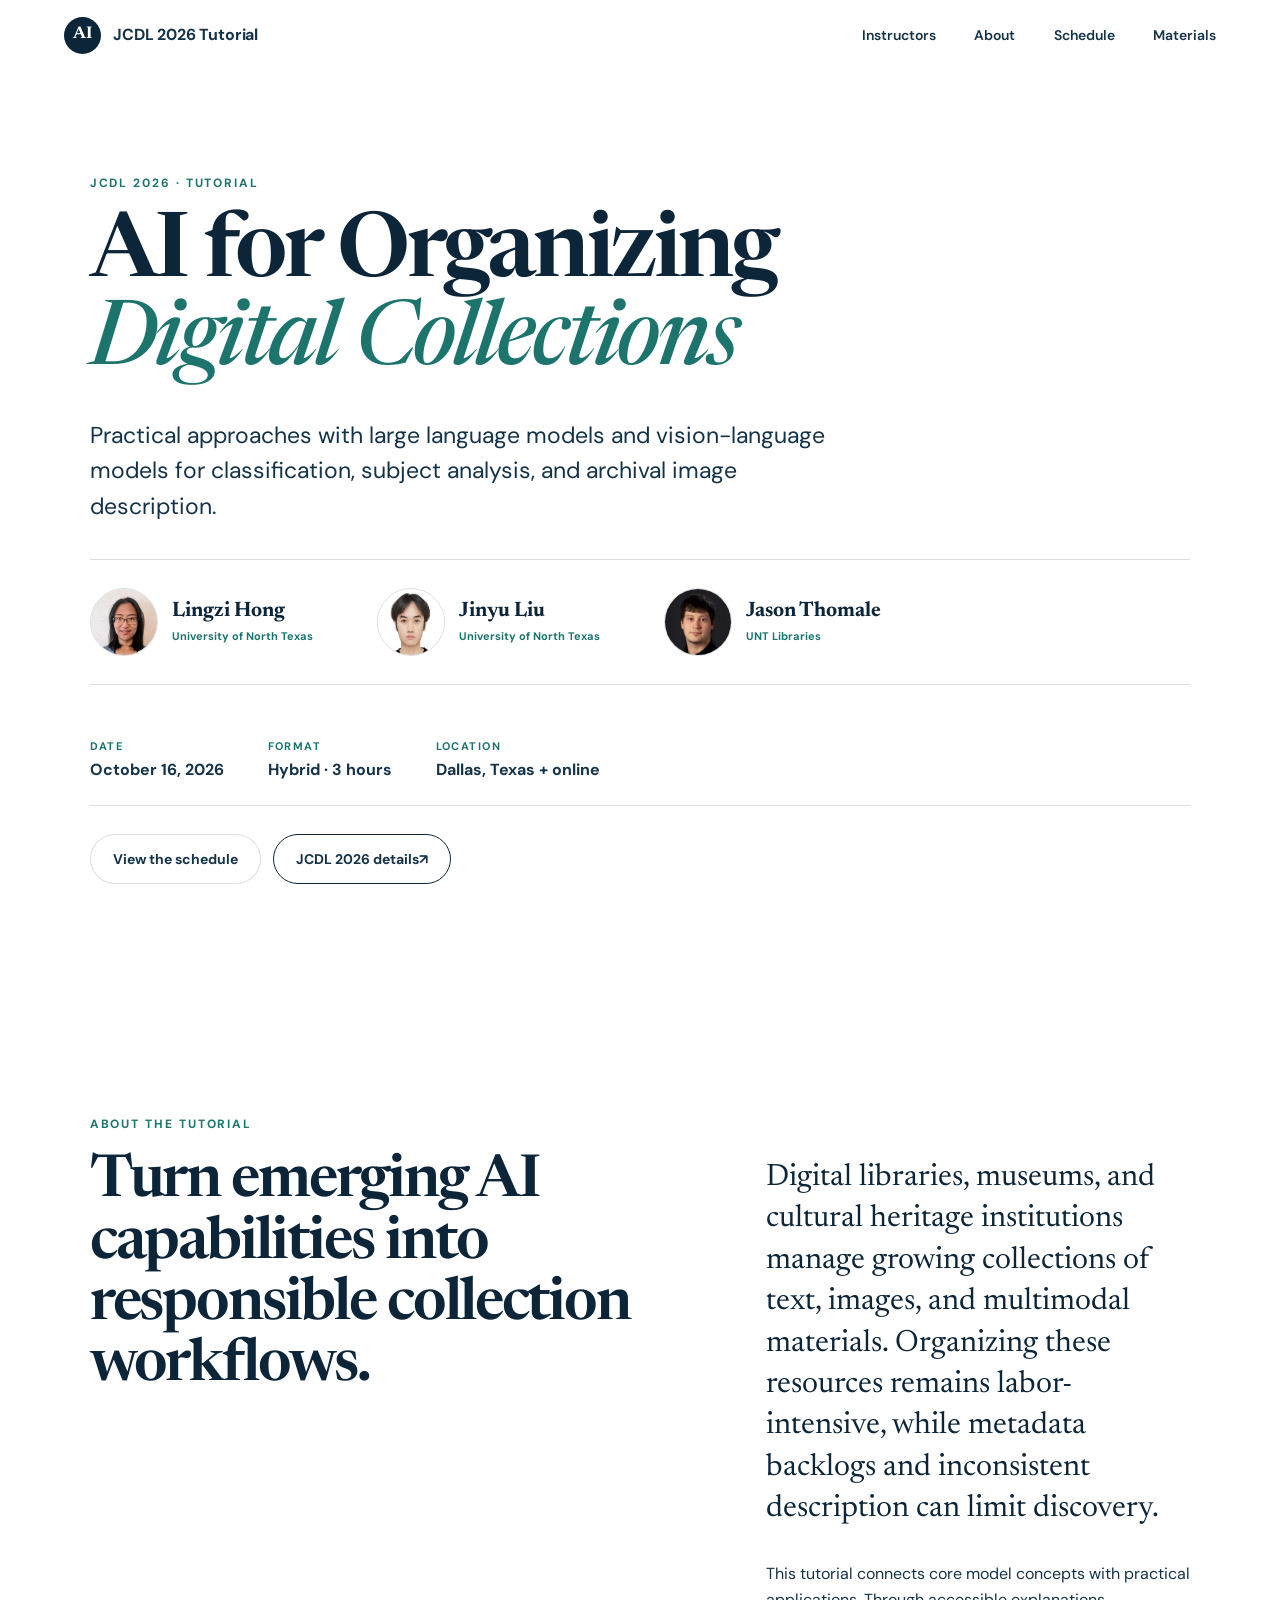
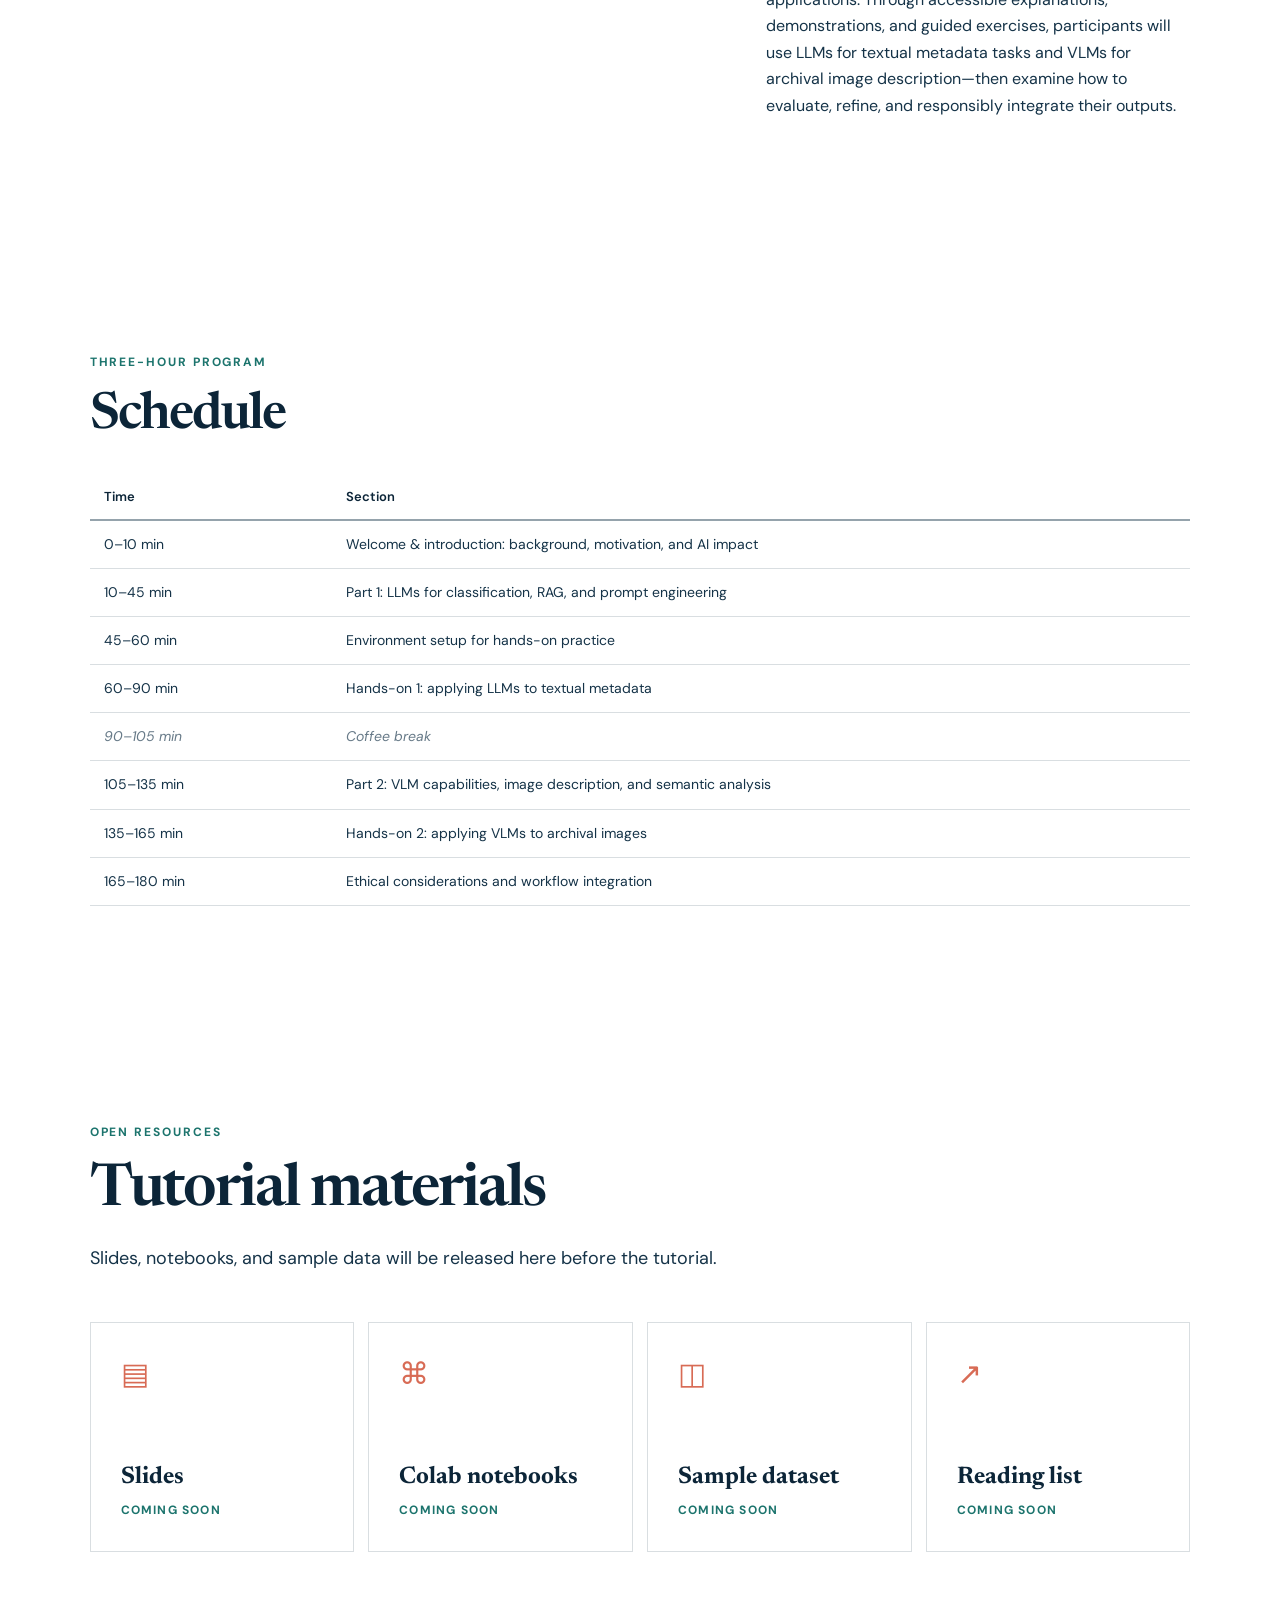
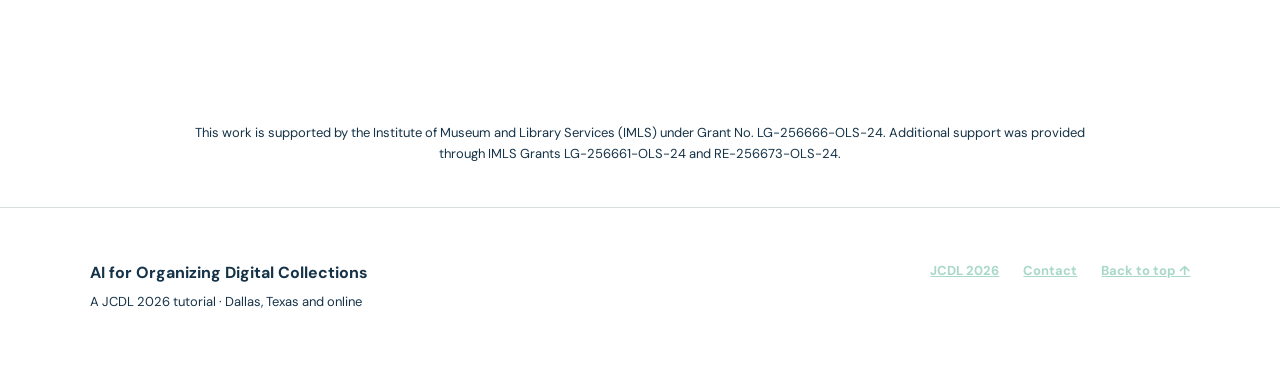
==== index.html @ 08b9d5a0 "Build JCDL 2026 tutorial website" ====
<!doctype html>
<html lang="en">
  <head>
    <meta charset="UTF-8" />
    <meta name="viewport" content="width=device-width, initial-scale=1.0" />
    <meta
      name="description"
      content="JCDL 2026 tutorial on practical approaches for organizing digital collections with large language models and vision-language models."
    />
    <meta property="og:title" content="AI for Organizing Digital Collections | JCDL 2026 Tutorial" />
    <meta
      property="og:description"
      content="A hands-on tutorial on LLMs, vision-language models, and responsible AI workflows for digital collections."
    />
    <meta property="og:type" content="website" />
    <meta name="theme-color" content="#173f5f" />
    <title>AI for Organizing Digital Collections | JCDL 2026</title>
    <link rel="preconnect" href="https://fonts.googleapis.com" />
    <link rel="preconnect" href="https://fonts.gstatic.com" crossorigin />
    <link
      href="https://fonts.googleapis.com/css2?family=DM+Sans:wght@400;500;600;700&family=Newsreader:opsz,wght@6..72,500;6..72,600&display=swap"
      rel="stylesheet"
    />
    <link rel="stylesheet" href="styles.css" />
  </head>
  <body>
    <header class="site-header">
      <a class="brand" href="#top" aria-label="Tutorial home">
        <span class="brand-mark" aria-hidden="true">AI</span>
        <span>JCDL 2026 Tutorial</span>
      </a>
      <button class="nav-toggle" type="button" aria-expanded="false" aria-controls="site-nav">
        <span class="sr-only">Open navigation</span>
        <span></span><span></span><span></span>
      </button>
      <nav id="site-nav" class="site-nav" aria-label="Main navigation">
        <a href="#instructors">Instructors</a>
        <a href="#about">About</a>
        <a href="#schedule">Schedule</a>
        <a href="#materials">Materials</a>
      </nav>
    </header>

    <main id="top">
      <section class="hero">
        <div class="hero-content">
          <p class="eyebrow">JCDL 2026 · Tutorial</p>
          <h1>AI for Organizing<br /><em>Digital Collections</em></h1>
          <p class="hero-subtitle">
            Practical approaches with large language models and vision-language models
            for classification, subject analysis, and archival image description.
          </p>
          <div id="instructors" class="hero-instructors" aria-label="Tutorial instructors">
            <a class="hero-instructor" href="mailto:lingzi.hong@unt.edu">
              <img src="assets/instructors/lingzi-hong.png" alt="Lingzi Hong" />
              <span><strong>Lingzi Hong</strong><small>University of North Texas</small></span>
            </a>
            <a class="hero-instructor" href="mailto:JinyuLiu@my.unt.edu">
              <img src="assets/instructors/jinyu-liu.png" alt="Jinyu Liu" />
              <span><strong>Jinyu Liu</strong><small>University of North Texas</small></span>
            </a>
            <a class="hero-instructor" href="mailto:Jason.Thomale@unt.edu">
              <img src="assets/instructors/jason-thomale.png" alt="Jason Thomale" />
              <span><strong>Jason Thomale</strong><small>UNT Libraries</small></span>
            </a>
          </div>
          <div class="event-details" aria-label="Event details">
            <div>
              <span class="detail-label">Date</span>
              <strong>October 16, 2026</strong>
            </div>
            <div>
              <span class="detail-label">Format</span>
              <strong>Hybrid · 3 hours</strong>
            </div>
            <div>
              <span class="detail-label">Location</span>
              <strong>Dallas, Texas + online</strong>
            </div>
          </div>
          <div class="hero-actions">
            <a class="button button-primary" href="#schedule">View the schedule</a>
            <a
              class="button button-secondary"
              href="https://2026.jcdl.org/workshops-and-tutorials/"
              target="_blank"
              rel="noreferrer"
            >JCDL 2026 details <span aria-hidden="true">↗</span></a>
          </div>
        </div>
      </section>

      <section id="about" class="section section-about">
        <div class="section-heading">
          <p class="eyebrow">About the tutorial</p>
          <h2>Turn emerging AI capabilities into responsible collection workflows.</h2>
        </div>
        <div class="about-copy">
          <p class="lead">
            Digital libraries, museums, and cultural heritage institutions manage growing
            collections of text, images, and multimodal materials. Organizing these resources
            remains labor-intensive, while metadata backlogs and inconsistent description can
            limit discovery.
          </p>
          <p>
            This tutorial connects core model concepts with practical applications. Through
            accessible explanations, demonstrations, and guided exercises, participants will
            use LLMs for textual metadata tasks and VLMs for archival image description—then
            examine how to evaluate, refine, and responsibly integrate their outputs.
          </p>
        </div>
      </section>

      <section id="schedule" class="section schedule-section">
        <div class="section-heading compact">
          <p class="eyebrow">Three-hour program</p>
          <h2>Schedule</h2>
        </div>
        <div class="schedule-table-wrap">
          <table class="schedule-table">
            <thead><tr><th>Time</th><th>Section</th></tr></thead>
            <tbody>
              <tr><td>0–10 min</td><td>Welcome &amp; introduction: background, motivation, and AI impact</td></tr>
              <tr><td>10–45 min</td><td>Part 1: LLMs for classification, RAG, and prompt engineering</td></tr>
              <tr><td>45–60 min</td><td>Environment setup for hands-on practice</td></tr>
              <tr><td>60–90 min</td><td>Hands-on 1: applying LLMs to textual metadata</td></tr>
              <tr class="break-row"><td>90–105 min</td><td>Coffee break</td></tr>
              <tr><td>105–135 min</td><td>Part 2: VLM capabilities, image description, and semantic analysis</td></tr>
              <tr><td>135–165 min</td><td>Hands-on 2: applying VLMs to archival images</td></tr>
              <tr><td>165–180 min</td><td>Ethical considerations and workflow integration</td></tr>
            </tbody>
          </table>
        </div>
      </section>

      <section id="materials" class="section materials-section">
        <div class="section-heading compact">
          <p class="eyebrow">Open resources</p>
          <h2>Tutorial materials</h2>
          <p>Slides, notebooks, and sample data will be released here before the tutorial.</p>
        </div>
        <div class="materials-grid">
          <div class="material-card"><span aria-hidden="true">▤</span><h3>Slides</h3><p>Coming soon</p></div>
          <div class="material-card"><span aria-hidden="true">⌘</span><h3>Colab notebooks</h3><p>Coming soon</p></div>
          <div class="material-card"><span aria-hidden="true">◫</span><h3>Sample dataset</h3><p>Coming soon</p></div>
          <div class="material-card"><span aria-hidden="true">↗</span><h3>Reading list</h3><p>Coming soon</p></div>
        </div>
      </section>

      <section class="section acknowledgement">
        <p>
          This work is supported by the Institute of Museum and Library Services (IMLS)
          under Grant No. LG-256666-OLS-24. Additional support was provided through IMLS
          Grants LG-256661-OLS-24 and RE-256673-OLS-24.
        </p>
      </section>
    </main>

    <footer>
      <div>
        <strong>AI for Organizing Digital Collections</strong>
        <p>A JCDL 2026 tutorial · Dallas, Texas and online</p>
      </div>
      <div class="footer-links">
        <a href="https://2026.jcdl.org/" target="_blank" rel="noreferrer">JCDL 2026</a>
        <a href="mailto:lingzi.hong@unt.edu">Contact</a>
        <a href="#top">Back to top ↑</a>
      </div>
    </footer>

    <script src="script.js"></script>
  </body>
</html>
---- styles.css ----
:root {
  --ink: #153348;
  --ink-deep: #0c2538;
  --paper: #ffffff;
  --paper-warm: #ffffff;
  --white: #ffffff;
  --teal: #1c746d;
  --mint: #a8d8c8;
  --gold: #e8b65b;
  --coral: #d86b55;
  --line: rgba(21, 51, 72, 0.16);
  --shadow: 0 24px 70px rgba(12, 37, 56, 0.12);
  --sans: "DM Sans", system-ui, sans-serif;
  --serif: "Newsreader", Georgia, serif;
}

* {
  box-sizing: border-box;
}

html {
  scroll-behavior: smooth;
}

body {
  margin: 0;
  overflow-x: hidden;
  color: var(--ink);
  background: var(--paper);
  font-family: var(--sans);
  line-height: 1.65;
}

a {
  color: inherit;
}

.sr-only {
  position: absolute;
  width: 1px;
  height: 1px;
  padding: 0;
  margin: -1px;
  overflow: hidden;
  clip: rect(0, 0, 0, 0);
  white-space: nowrap;
  border: 0;
}

.site-header {
  position: sticky;
  top: 0;
  z-index: 20;
  display: flex;
  align-items: center;
  justify-content: space-between;
  min-height: 72px;
  padding: 0 5vw;
  background: rgba(255, 255, 255, 0.94);
  border-bottom: 1px solid transparent;
  backdrop-filter: blur(16px);
  transition: border-color 180ms ease, box-shadow 180ms ease;
}

.site-header.scrolled {
  border-bottom-color: var(--line);
  box-shadow: 0 8px 30px rgba(12, 37, 56, 0.06);
}

.brand {
  display: flex;
  align-items: center;
  gap: 12px;
  font-weight: 700;
  text-decoration: none;
  letter-spacing: -0.01em;
}

.brand-mark {
  display: grid;
  place-items: center;
  width: 37px;
  height: 37px;
  color: var(--white);
  background: var(--ink-deep);
  border-radius: 50%;
  font-family: var(--serif);
  font-size: 17px;
}

.site-nav {
  display: flex;
  align-items: center;
  gap: clamp(20px, 3vw, 40px);
}

.site-nav a {
  position: relative;
  font-size: 14px;
  font-weight: 600;
  text-decoration: none;
}

.site-nav a::after {
  position: absolute;
  right: 0;
  bottom: -5px;
  left: 0;
  height: 2px;
  content: "";
  background: var(--coral);
  transform: scaleX(0);
  transform-origin: left;
  transition: transform 180ms ease;
}

.site-nav a:hover::after,
.site-nav a:focus-visible::after {
  transform: scaleX(1);
}

.nav-toggle {
  display: none;
  padding: 8px;
  background: none;
  border: 0;
}

.nav-toggle span:not(.sr-only) {
  display: block;
  width: 24px;
  height: 2px;
  margin: 5px;
  background: var(--ink);
}

.hero {
  position: relative;
  min-height: auto;
  padding: clamp(64px, 8vw, 105px) 7vw clamp(70px, 8vw, 110px);
  overflow: hidden;
  background: #ffffff;
}

.hero-content {
  position: relative;
  z-index: 2;
  width: min(100%, 1160px);
  margin: 0 auto;
  min-width: 0;
}

.eyebrow {
  margin: 0 0 18px;
  color: var(--teal);
  font-size: 12px;
  font-weight: 700;
  letter-spacing: 0.16em;
  text-transform: uppercase;
}

h1,
h2 {
  margin: 0;
  color: var(--ink-deep);
  font-family: var(--serif);
  font-weight: 600;
  line-height: 0.98;
  letter-spacing: -0.035em;
}

h1 {
  max-width: 820px;
  font-size: clamp(56px, 7vw, 108px);
}

h1 em {
  color: var(--teal);
  font-weight: 500;
}

h2 {
  font-size: clamp(39px, 4.6vw, 68px);
  line-height: 1.04;
}

h3 {
  color: var(--ink-deep);
}

.hero-subtitle {
  max-width: 760px;
  margin: 30px 0;
  font-size: clamp(18px, 2vw, 23px);
  line-height: 1.55;
}

.hero-instructors {
  display: flex;
  flex-wrap: wrap;
  gap: 22px 42px;
  margin: 34px 0 30px;
  padding: 28px 0;
  border-top: 1px solid var(--line);
  border-bottom: 1px solid var(--line);
}

.hero-instructor {
  display: grid;
  grid-template-columns: 68px auto;
  gap: 14px;
  align-items: center;
  min-width: 245px;
  text-decoration: none;
}

.hero-instructor img {
  width: 68px;
  height: 68px;
  border: 1px solid var(--line);
  border-radius: 50%;
  object-fit: cover;
  object-position: center top;
  transition: transform 180ms ease;
}

.hero-instructor:hover img {
  transform: scale(1.04);
}

.hero-instructor span {
  display: flex;
  flex-direction: column;
}

.hero-instructor strong {
  color: var(--ink-deep);
  font-family: var(--serif);
  font-size: 21px;
  line-height: 1.2;
}

.hero-instructor small {
  margin-top: 3px;
  color: var(--teal);
  font-size: 11px;
  font-weight: 700;
}

.event-details {
  display: flex;
  flex-wrap: wrap;
  gap: 20px 44px;
  padding: 22px 0;
  border-bottom: 1px solid var(--line);
}

.event-details div {
  display: flex;
  flex-direction: column;
  gap: 2px;
}

.detail-label {
  color: var(--teal);
  font-size: 11px;
  font-weight: 700;
  letter-spacing: 0.13em;
  text-transform: uppercase;
}

.hero-actions {
  display: flex;
  flex-wrap: wrap;
  gap: 12px;
  margin-top: 28px;
}

.button {
  display: inline-flex;
  align-items: center;
  justify-content: center;
  min-height: 50px;
  padding: 0 22px;
  border: 1px solid var(--ink-deep);
  border-radius: 999px;
  font-size: 14px;
  font-weight: 700;
  text-decoration: none;
  transition: transform 180ms ease, box-shadow 180ms ease, background 180ms ease;
}

.button:hover {
  transform: translateY(-2px);
  box-shadow: 0 10px 25px rgba(12, 37, 56, 0.12);
}

.button-primary {
  color: var(--ink);
  background: var(--white);
  border: 1px solid var(--line);
}

.button-secondary:hover {
  background: var(--white);
}

.hero-card {
  min-height: 440px;
  padding: 45px 34px;
  overflow: hidden;
  color: var(--white);
  background: var(--ink-deep);
  border-radius: 3px 56px 3px 3px;
  box-shadow: var(--shadow);
  text-align: center;
}

.card-grid {
  position: absolute;
  inset: 0;
  opacity: 0.08;
  background-image:
    linear-gradient(rgba(21, 51, 72, .5) 1px, transparent 1px),
    linear-gradient(90deg, rgba(21, 51, 72, .5) 1px, transparent 1px);
  background-size: 36px 36px;
}

.hero-card > *:not(.card-grid) {
  position: relative;
}

.hero-card p {
  margin: 0 0 28px;
  color: var(--mint);
  font-size: 12px;
  font-weight: 700;
  letter-spacing: 0.14em;
  text-transform: uppercase;
}

.pipeline,
.outcomes {
  display: flex;
  flex-wrap: wrap;
  justify-content: center;
  gap: 8px;
}

.pipeline span,
.outcomes span {
  padding: 8px 12px;
  border: 1px solid var(--line);
  border-radius: 999px;
  font-size: 13px;
}

.pipeline-arrow {
  margin: 22px 0;
  color: var(--gold);
  font-size: 24px;
}

.model-chip {
  display: inline-grid;
  place-items: center;
  width: 155px;
  height: 155px;
  color: var(--ink-deep);
  background: var(--mint);
  border: 12px solid rgba(168, 216, 200, 0.22);
  border-radius: 50%;
  background-clip: padding-box;
  font-family: var(--serif);
  font-size: 25px;
  font-weight: 600;
}

.outcomes span {
  color: var(--ink-deep);
  background: var(--gold);
  border: 0;
  font-weight: 700;
}

.section {
  padding: clamp(80px, 10vw, 140px) 7vw;
}

.section-heading {
  display: grid;
  grid-template-columns: minmax(180px, 0.45fr) minmax(0, 1.55fr);
  gap: 30px;
  align-items: start;
}

.section-heading.compact {
  display: block;
  max-width: 820px;
  margin-bottom: 48px;
}

.section-heading.compact > p:last-child {
  max-width: 640px;
  margin-top: 22px;
  font-size: 18px;
}

.section-about {
  display: grid;
  grid-template-columns: minmax(0, 1.15fr) minmax(300px, 0.85fr);
  gap: clamp(50px, 8vw, 120px);
  background: var(--white);
}

.section-about .section-heading {
  display: block;
}

.about-copy {
  padding-top: 42px;
}

.about-copy p {
  margin-top: 0;
}

.about-copy .lead {
  color: var(--ink-deep);
  font-family: var(--serif);
  font-size: clamp(23px, 2.4vw, 32px);
  line-height: 1.35;
}

.learning-section {
  background: var(--paper-warm);
}

.learning-grid {
  display: grid;
  grid-template-columns: repeat(4, 1fr);
  gap: 1px;
  background: var(--line);
  border: 1px solid var(--line);
}

.learning-card {
  min-height: 300px;
  padding: 30px;
  background: var(--paper);
}

.card-number {
  color: var(--coral);
  font-family: var(--serif);
  font-size: 17px;
}

.learning-card h3 {
  margin: 74px 0 12px;
  font-family: var(--serif);
  font-size: 32px;
}

.learning-card p {
  margin: 0;
}

.schedule-section {
  background: var(--white);
  padding-top: clamp(64px, 7vw, 92px);
  padding-bottom: clamp(64px, 7vw, 92px);
}

.schedule-section .section-heading.compact {
  margin-bottom: 30px;
}

.schedule-section h2 {
  font-size: clamp(36px, 4vw, 54px);
}

.schedule-table-wrap {
  overflow-x: auto;
}

.schedule-table {
  width: 100%;
  min-width: 720px;
  border-collapse: collapse;
  font-size: 14px;
}

.schedule-table th,
.schedule-table td {
  padding: 12px 14px;
  border-bottom: 1px solid var(--line);
  text-align: left;
  vertical-align: top;
}

.schedule-table th {
  color: var(--ink-deep);
  border-bottom: 2px solid rgba(21, 51, 72, 0.45);
  font-size: 13px;
  font-weight: 600;
}

.schedule-table th:first-child,
.schedule-table td:first-child {
  width: 22%;
  white-space: nowrap;
}

.schedule-table .break-row {
  color: rgba(21, 51, 72, 0.65);
  font-style: italic;
}

.prepare-section {
  color: var(--ink);
  background: var(--white);
  border-top: 1px solid var(--line);
  border-bottom: 1px solid var(--line);
}

.prepare-section h2 {
  color: var(--ink-deep);
}

.prepare-panel {
  display: grid;
  grid-template-columns: 1fr 1fr;
  gap: clamp(50px, 8vw, 120px);
}

.prepare-panel > div > p:last-child {
  max-width: 560px;
  margin-top: 28px;
  color: var(--ink);
  font-size: 18px;
}

.checklist {
  align-self: center;
  margin: 0;
  padding: 0;
  list-style: none;
}

.checklist li {
  display: flex;
  gap: 16px;
  align-items: center;
  padding: 18px 0;
  border-bottom: 1px solid var(--line);
  font-size: 17px;
}

.checklist span {
  display: grid;
  place-items: center;
  flex: 0 0 28px;
  height: 28px;
  color: var(--ink-deep);
  background: var(--mint);
  border-radius: 50%;
  font-weight: 700;
}

.audience-strip {
  display: flex;
  flex-wrap: wrap;
  gap: 10px;
  align-items: center;
  margin-top: 70px;
  padding-top: 30px;
  border-top: 1px solid var(--line);
}

.audience-strip strong {
  margin-right: 15px;
  color: var(--gold);
}

.audience-strip span {
  padding: 8px 14px;
  border: 1px solid var(--line);
  border-radius: 999px;
  font-size: 13px;
}

.instructors-section {
  background: var(--paper);
}

.instructor-grid {
  display: grid;
  grid-template-columns: repeat(3, 1fr);
  gap: 22px;
}

.instructor-card {
  padding: 32px;
  background: var(--white);
  border: 1px solid var(--line);
  border-radius: 3px 28px 3px 3px;
}

.avatar {
  display: block;
  width: 86px;
  height: 86px;
  margin-bottom: 30px;
  border-radius: 50%;
  border: 1px solid var(--line);
  object-fit: cover;
  object-position: center top;
}

.instructor-card h3 {
  margin: 0;
  font-family: var(--serif);
  font-size: 30px;
}

.instructor-card .role {
  min-height: 48px;
  margin: 5px 0 18px;
  color: var(--teal);
  font-size: 13px;
  font-weight: 700;
}

.instructor-card a {
  color: var(--coral);
  font-size: 13px;
  font-weight: 700;
  overflow-wrap: anywhere;
}

.materials-section {
  background: var(--white);
}

.materials-grid {
  display: grid;
  grid-template-columns: repeat(4, 1fr);
  gap: 14px;
}

.material-card {
  padding: 30px;
  border: 1px solid var(--line);
}

.material-card > span {
  color: var(--coral);
  font-family: var(--serif);
  font-size: 30px;
}

.material-card h3 {
  margin: 55px 0 4px;
  font-family: var(--serif);
  font-size: 24px;
}

.material-card p {
  margin: 0;
  color: var(--teal);
  font-size: 12px;
  font-weight: 700;
  letter-spacing: 0.1em;
  text-transform: uppercase;
}

.acknowledgement {
  padding-top: 42px;
  padding-bottom: 42px;
  background: var(--paper-warm);
}

.acknowledgement p {
  max-width: 900px;
  margin: 0 auto;
  font-size: 13px;
  text-align: center;
}

footer {
  display: flex;
  justify-content: space-between;
  gap: 30px;
  padding: 52px 7vw;
  color: var(--ink);
  background: var(--white);
  border-top: 1px solid var(--line);
}

footer p {
  margin: 5px 0 0;
  color: var(--ink);
  font-size: 13px;
}

.footer-links {
  display: flex;
  flex-wrap: wrap;
  gap: 24px;
}

.footer-links a {
  color: var(--mint);
  font-size: 13px;
  font-weight: 700;
}

@media (max-width: 1000px) {
  .hero {
    grid-template-columns: 1fr;
  }

  .hero-card {
    width: min(100%, 520px);
    min-height: auto;
  }

  .section-about {
    grid-template-columns: 1fr;
  }

  .about-copy {
    max-width: 760px;
    padding-top: 0;
  }

  .learning-grid,
  .materials-grid {
    grid-template-columns: repeat(2, 1fr);
  }

  .instructor-grid {
    grid-template-columns: 1fr;
  }

  .instructor-card {
    display: grid;
    grid-template-columns: 86px 1fr;
    gap: 28px;
  }

  .instructor-card .avatar {
    margin: 0;
  }

  .instructor-card .role {
    min-height: 0;
  }
}

@media (max-width: 760px) {
  .site-header {
    min-height: 64px;
  }

  .nav-toggle {
    display: block;
  }

  .site-nav {
    position: absolute;
    top: 64px;
    right: 0;
    left: 0;
    display: none;
    flex-direction: column;
    align-items: flex-start;
    gap: 0;
    padding: 14px 5vw 22px;
    background: var(--paper);
    border-bottom: 1px solid var(--line);
  }

  .site-nav.open {
    display: flex;
  }

  .site-nav a {
    width: 100%;
    padding: 10px 0;
  }

  .hero {
    min-height: auto;
    padding-top: 75px;
  }

  h1 {
    font-size: clamp(49px, 14vw, 74px);
  }

  .section-heading {
    grid-template-columns: 1fr;
  }

  .prepare-panel {
    grid-template-columns: 1fr;
  }

  .timeline li {
    grid-template-columns: 1fr;
    gap: 2px;
  }

  .timeline time {
    padding-top: 0;
  }

  .instructor-card {
    display: block;
  }

  .instructor-card .avatar {
    margin-bottom: 24px;
  }

  footer {
    flex-direction: column;
  }
}

@media (max-width: 520px) {
  .brand span:last-child {
    font-size: 13px;
  }

  .event-details {
    display: grid;
    grid-template-columns: 1fr 1fr;
  }

  h1 {
    font-size: clamp(43px, 12vw, 58px);
  }

  .hero-card {
    padding: 36px 20px;
  }

  .learning-grid,
  .materials-grid {
    grid-template-columns: 1fr;
  }

  .learning-card {
    min-height: 230px;
  }

  .learning-card h3 {
    margin-top: 40px;
  }
}

@media (prefers-reduced-motion: reduce) {
  html {
    scroll-behavior: auto;
  }

  *,
  *::before,
  *::after {
    transition-duration: 0.01ms !important;
  }
}
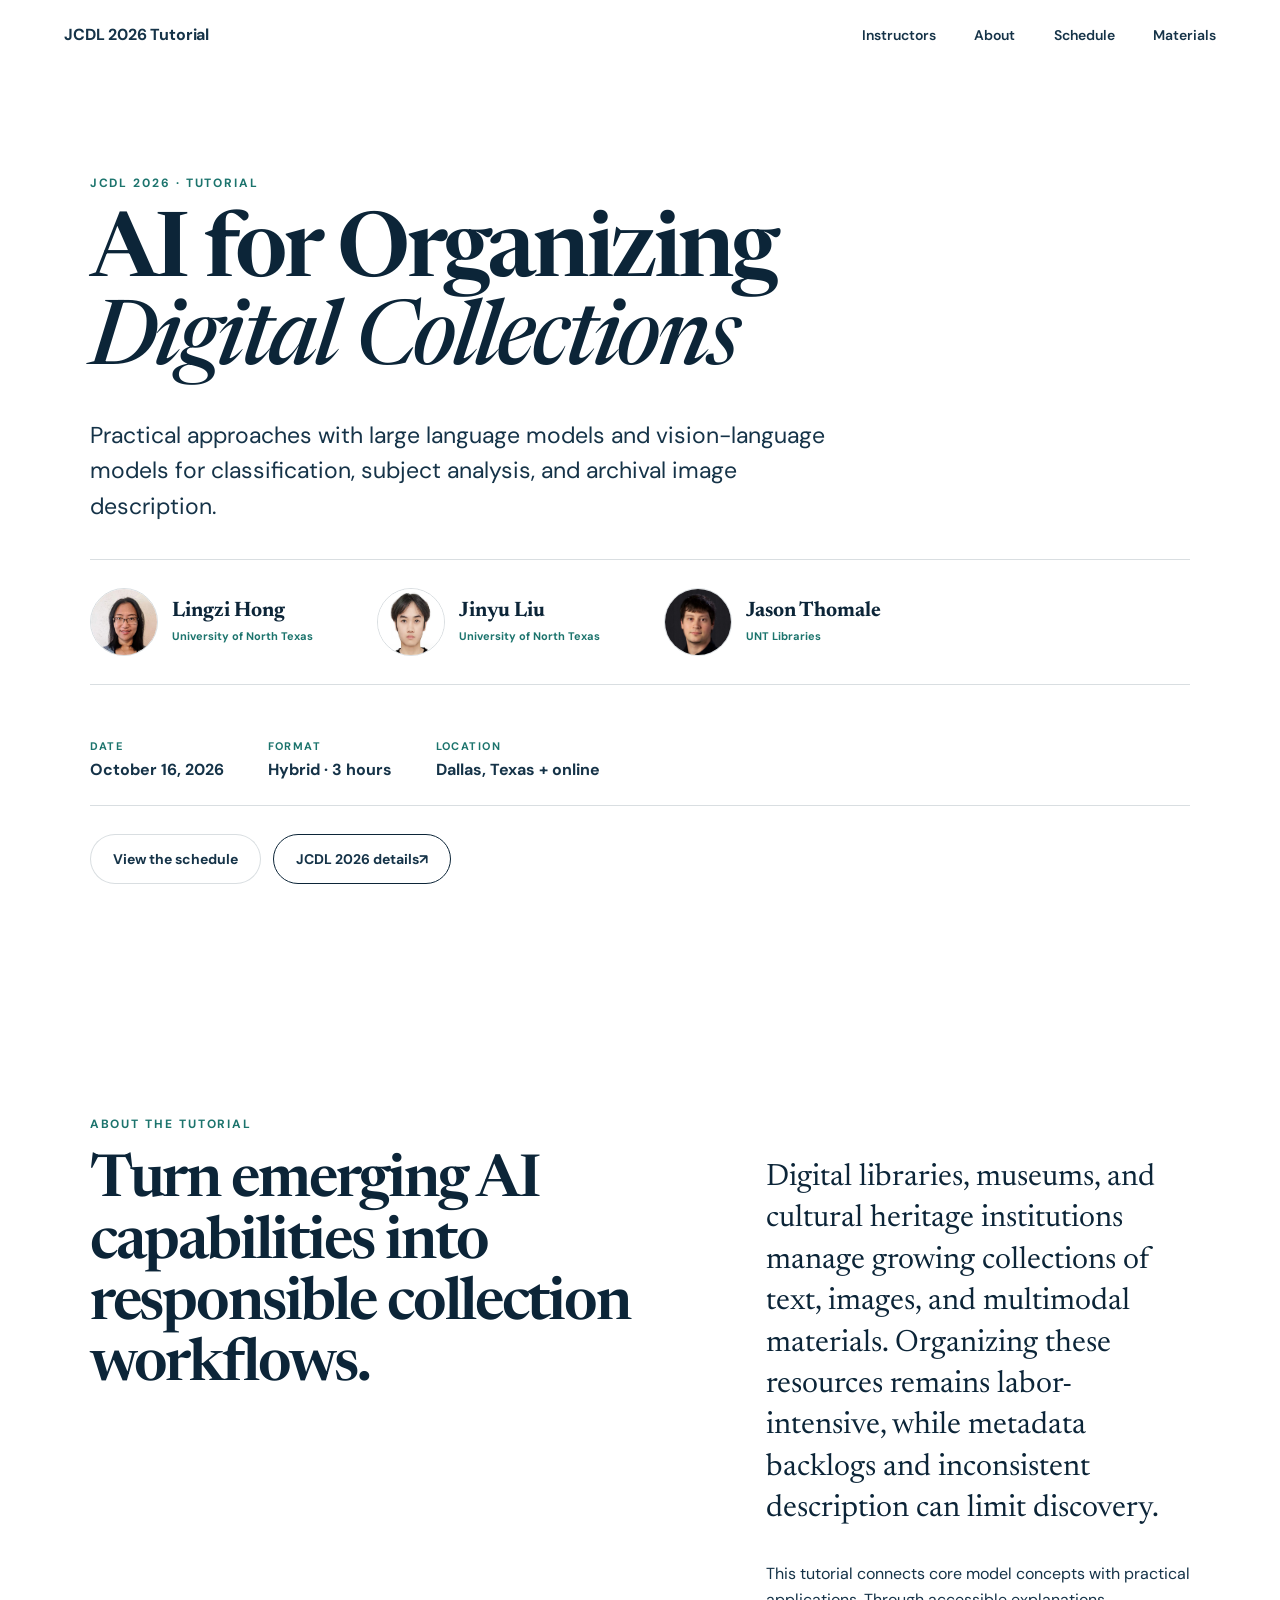
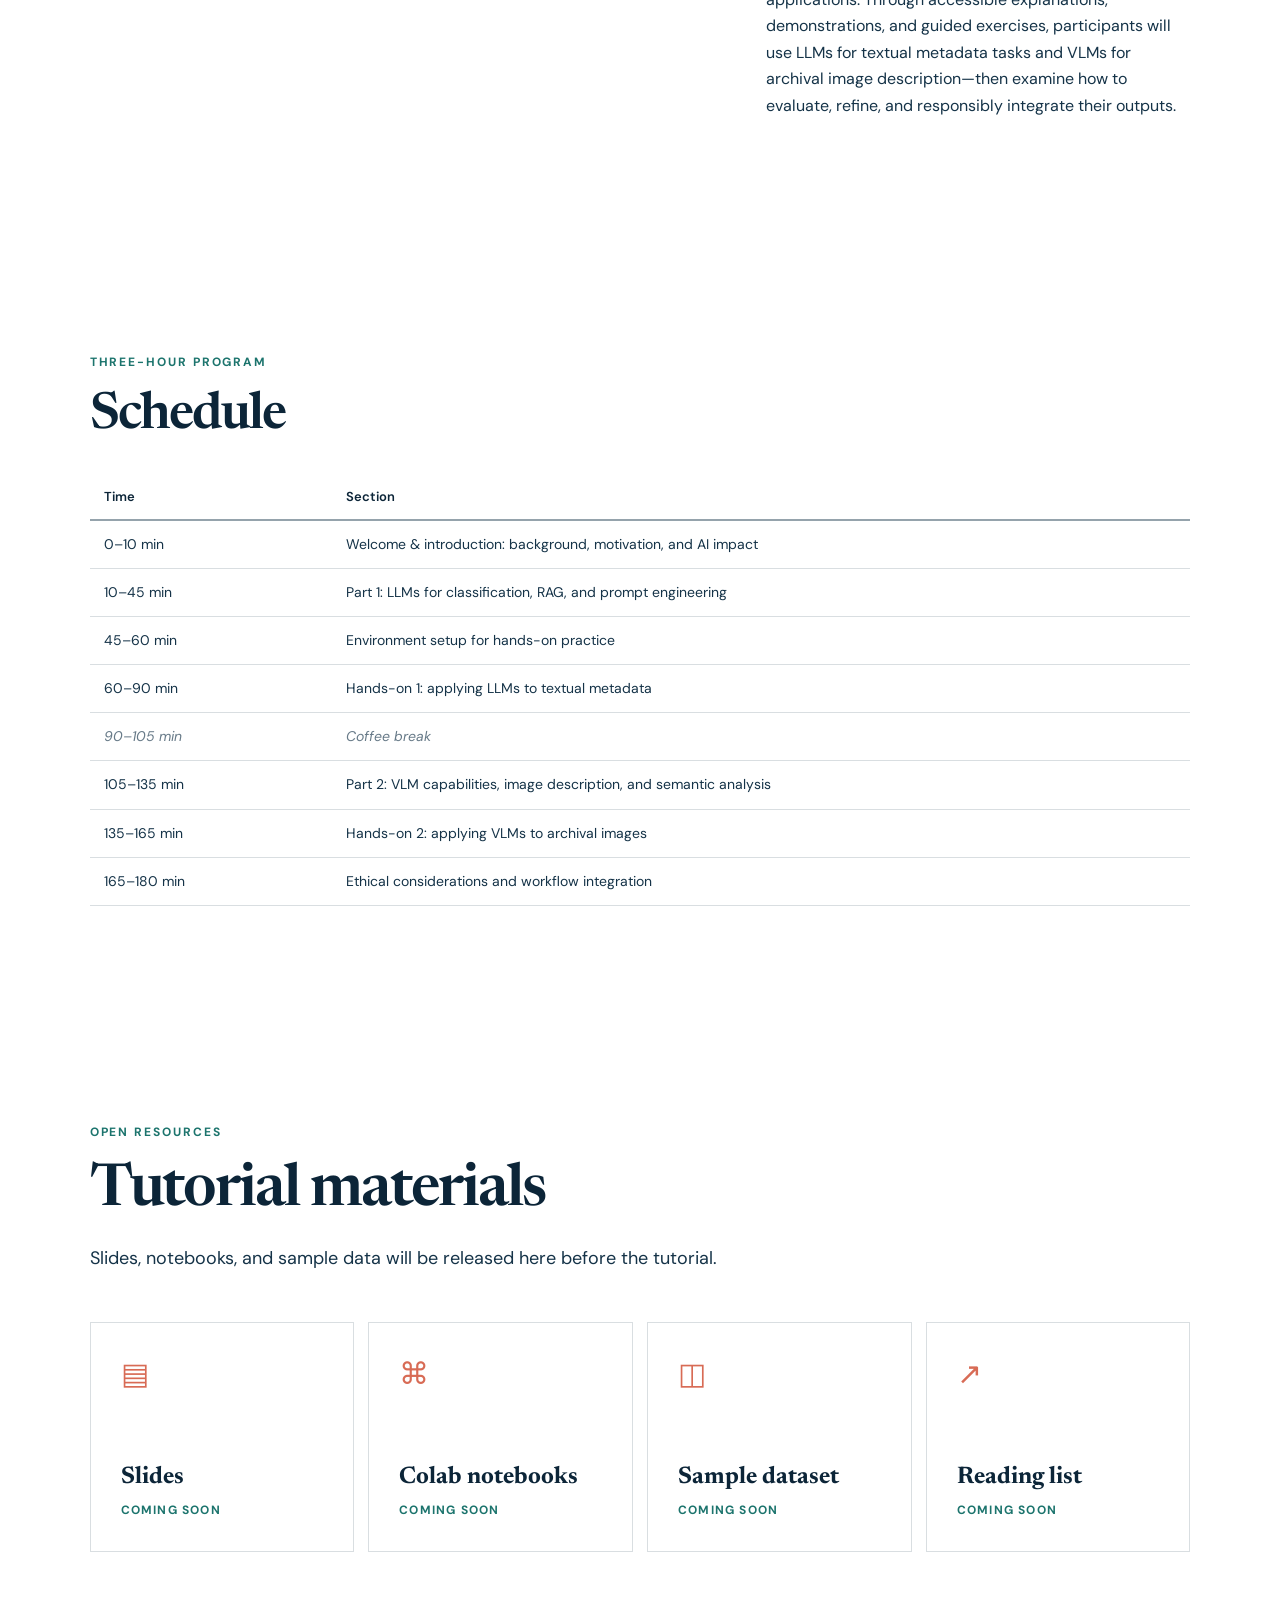
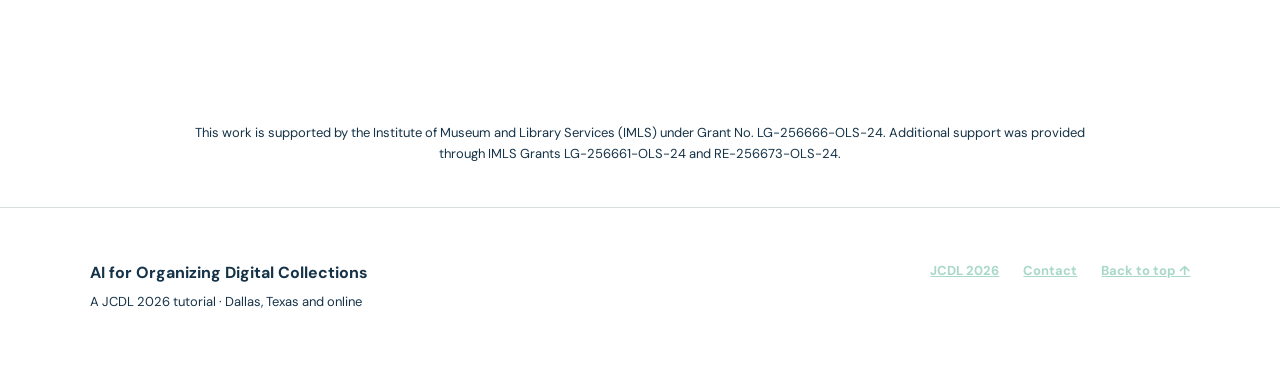
==== commit 7e1bb915: "Simplify header and unify title color" ====
--- a/index.html
+++ b/index.html
@@ -26,7 +26,6 @@
   <body>
     <header class="site-header">
       <a class="brand" href="#top" aria-label="Tutorial home">
-        <span class="brand-mark" aria-hidden="true">AI</span>
         <span>JCDL 2026 Tutorial</span>
       </a>
       <button class="nav-toggle" type="button" aria-expanded="false" aria-controls="site-nav">
--- a/styles.css
+++ b/styles.css
@@ -175,7 +175,7 @@
 }
 
 h1 em {
-  color: var(--teal);
+  color: var(--ink-deep);
   font-weight: 500;
 }
 
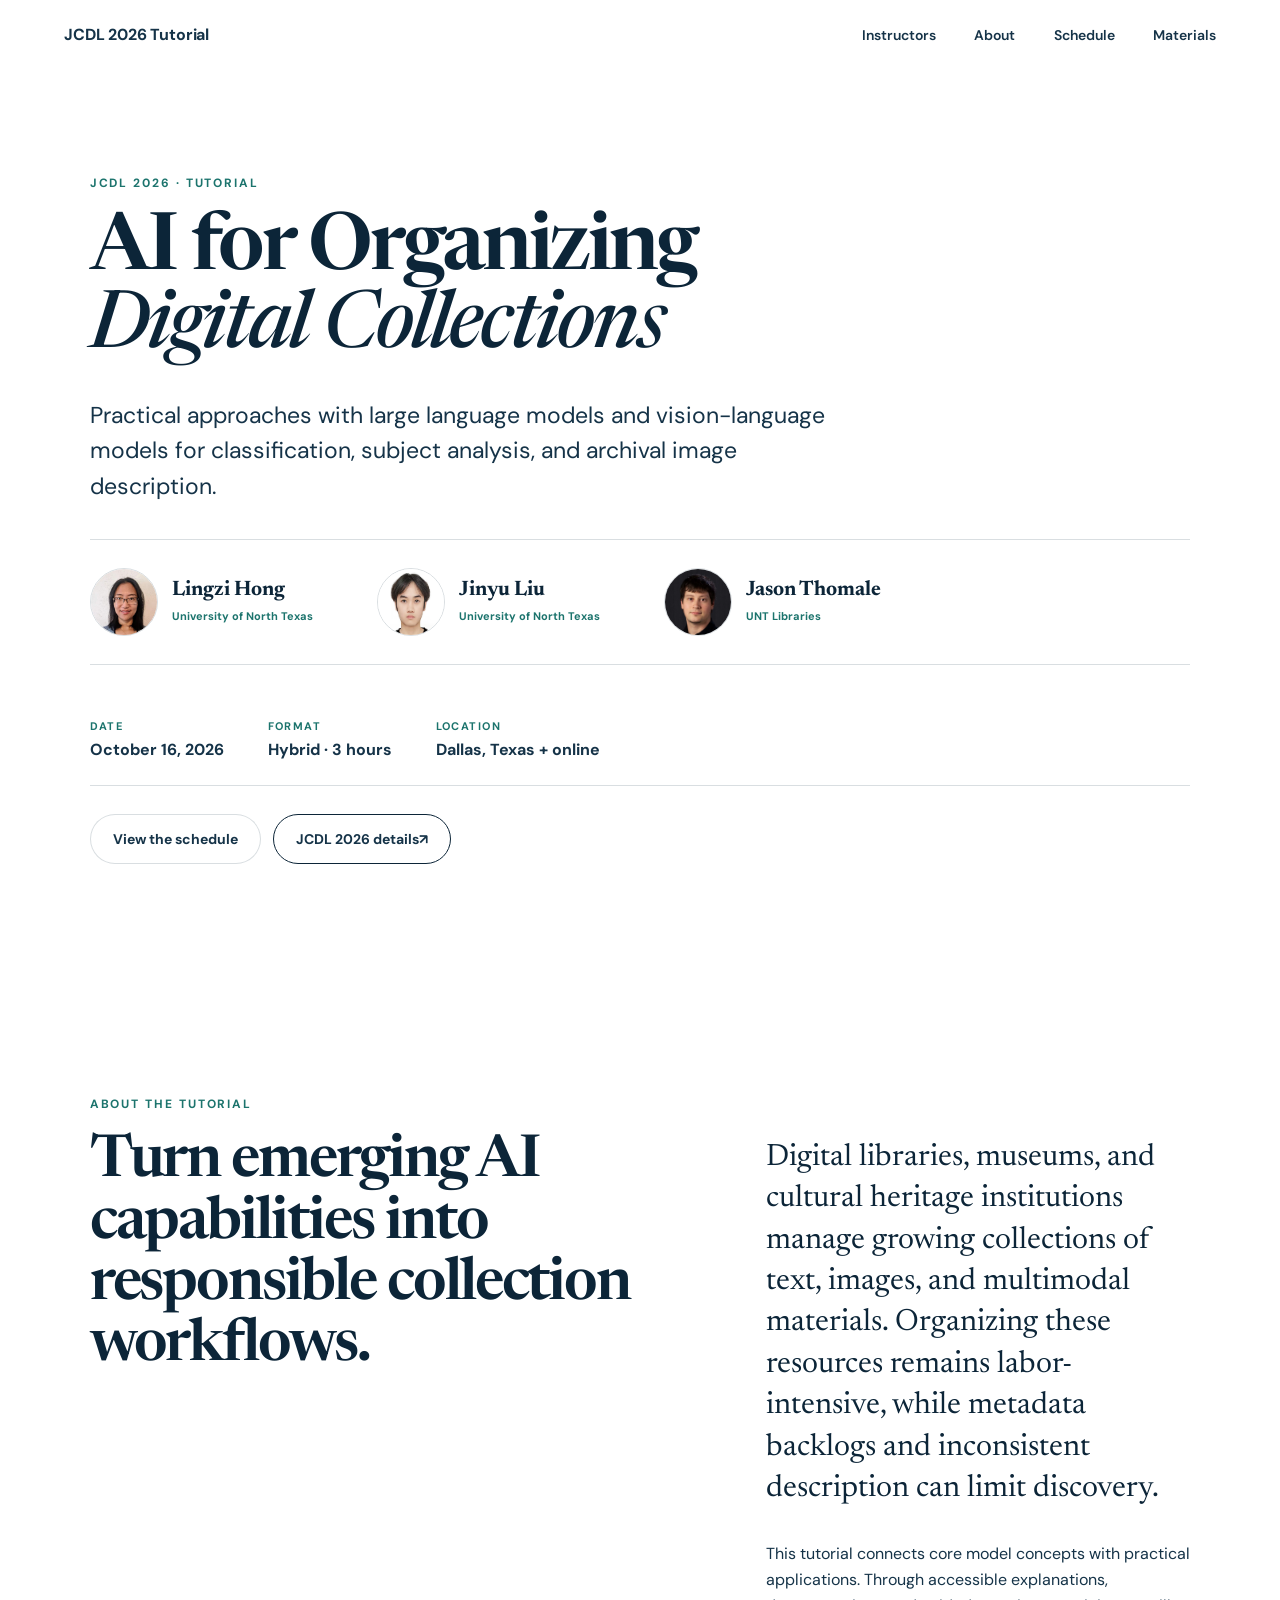
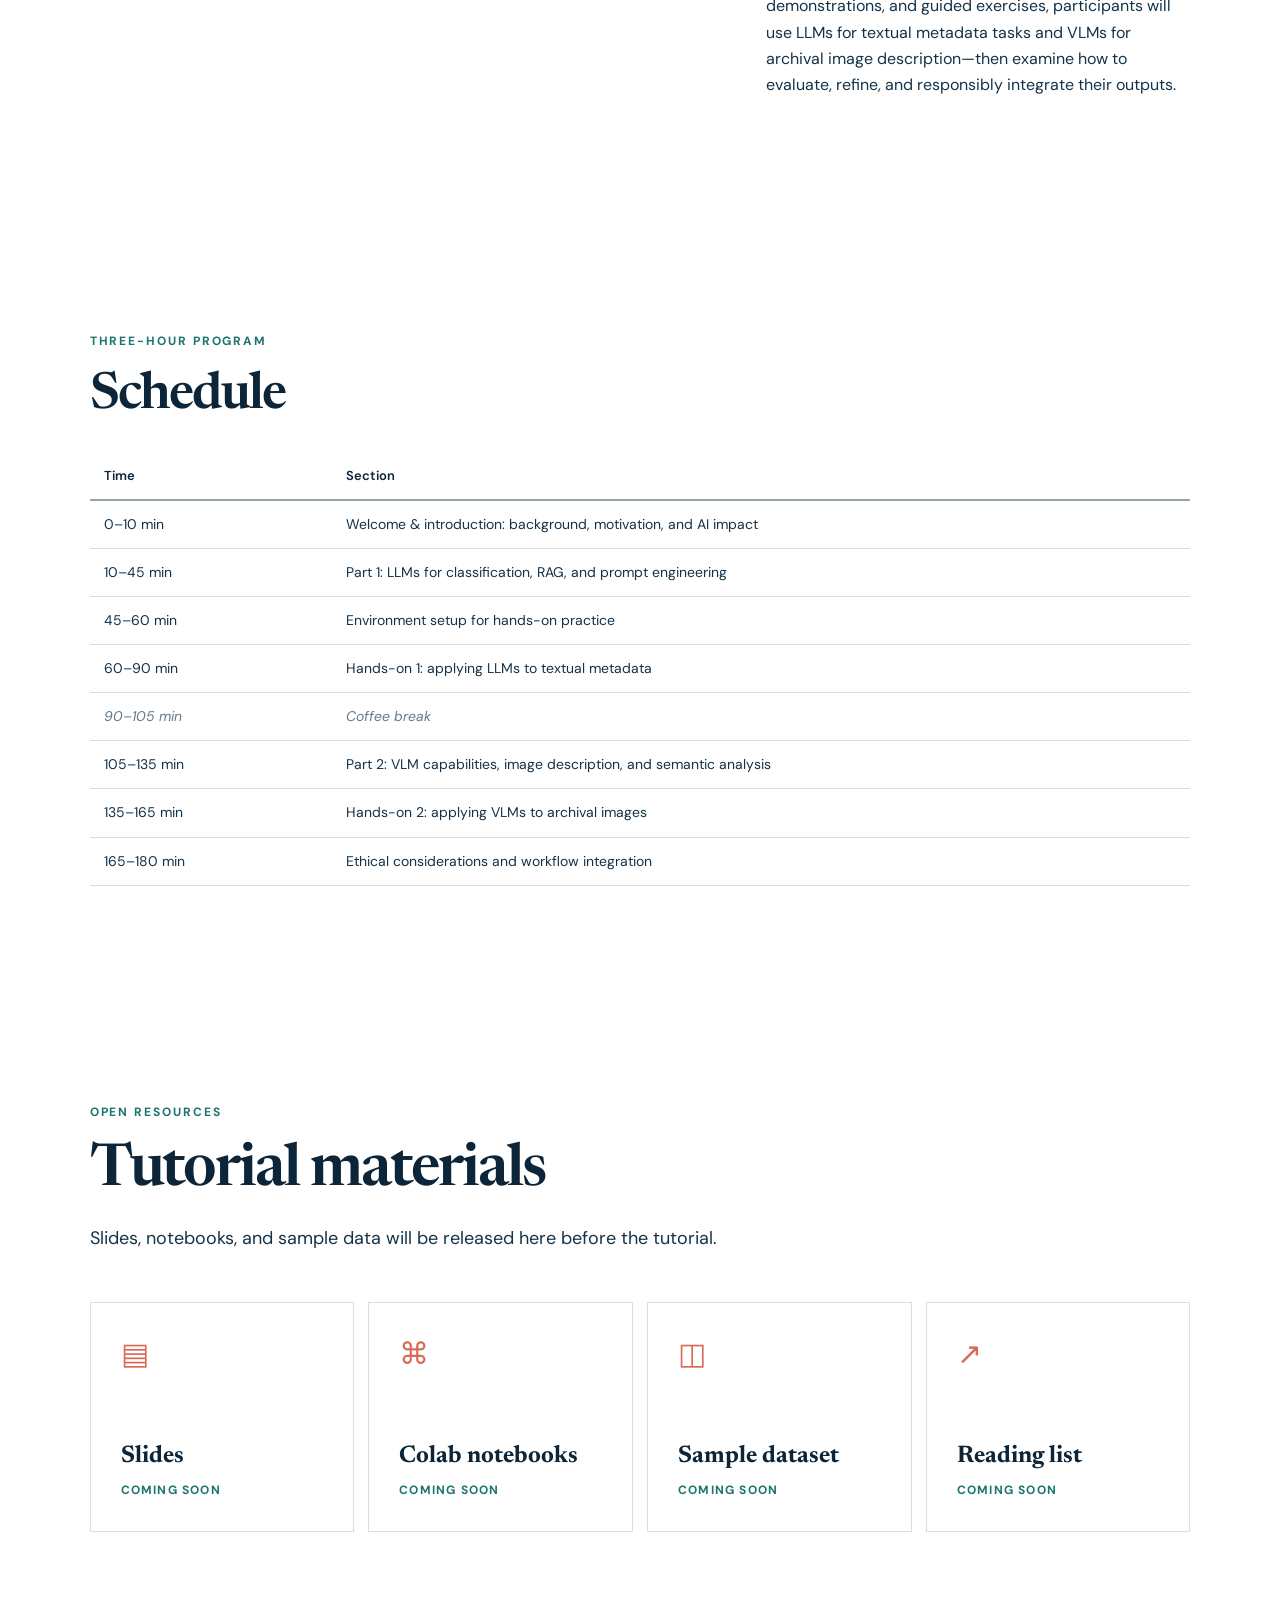
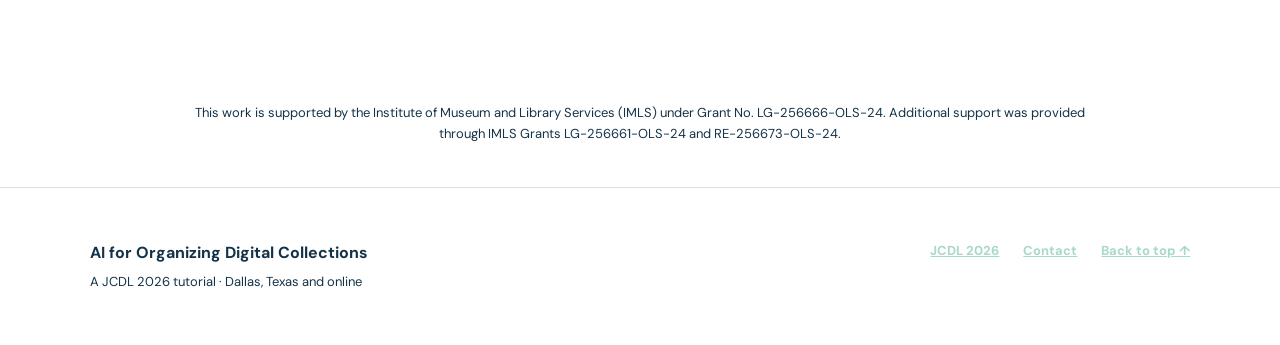
==== commit 75a2ddcb: "Keep tutorial title on two desktop lines" ====
--- a/index.html
+++ b/index.html
@@ -21,7 +21,7 @@
       href="https://fonts.googleapis.com/css2?family=DM+Sans:wght@400;500;600;700&family=Newsreader:opsz,wght@6..72,500;6..72,600&display=swap"
       rel="stylesheet"
     />
-    <link rel="stylesheet" href="styles.css" />
+    <link rel="stylesheet" href="styles.css?v=3" />
   </head>
   <body>
     <header class="site-header">
@@ -44,7 +44,10 @@
       <section class="hero">
         <div class="hero-content">
           <p class="eyebrow">JCDL 2026 · Tutorial</p>
-          <h1>AI for Organizing<br /><em>Digital Collections</em></h1>
+          <h1>
+            <span class="title-line">AI for Organizing</span>
+            <em class="title-line">Digital Collections</em>
+          </h1>
           <p class="hero-subtitle">
             Practical approaches with large language models and vision-language models
             for classification, subject analysis, and archival image description.
@@ -167,6 +170,6 @@
       </div>
     </footer>
 
-    <script src="script.js"></script>
+    <script src="script.js?v=2"></script>
   </body>
 </html>
--- a/styles.css
+++ b/styles.css
@@ -170,13 +170,18 @@
 }
 
 h1 {
-  max-width: 820px;
-  font-size: clamp(56px, 7vw, 108px);
+  max-width: none;
+  font-size: clamp(34px, 6.2vw, 92px);
 }
 
 h1 em {
-  color: var(--ink-deep);
+  color: inherit;
   font-weight: 500;
+}
+
+.title-line {
+  display: block;
+  white-space: nowrap;
 }
 
 h2 {
@@ -841,7 +846,11 @@
   }
 
   h1 {
-    font-size: clamp(43px, 12vw, 58px);
+    font-size: clamp(32px, 9vw, 43px);
+  }
+
+  .title-line {
+    white-space: normal;
   }
 
   .hero-card {
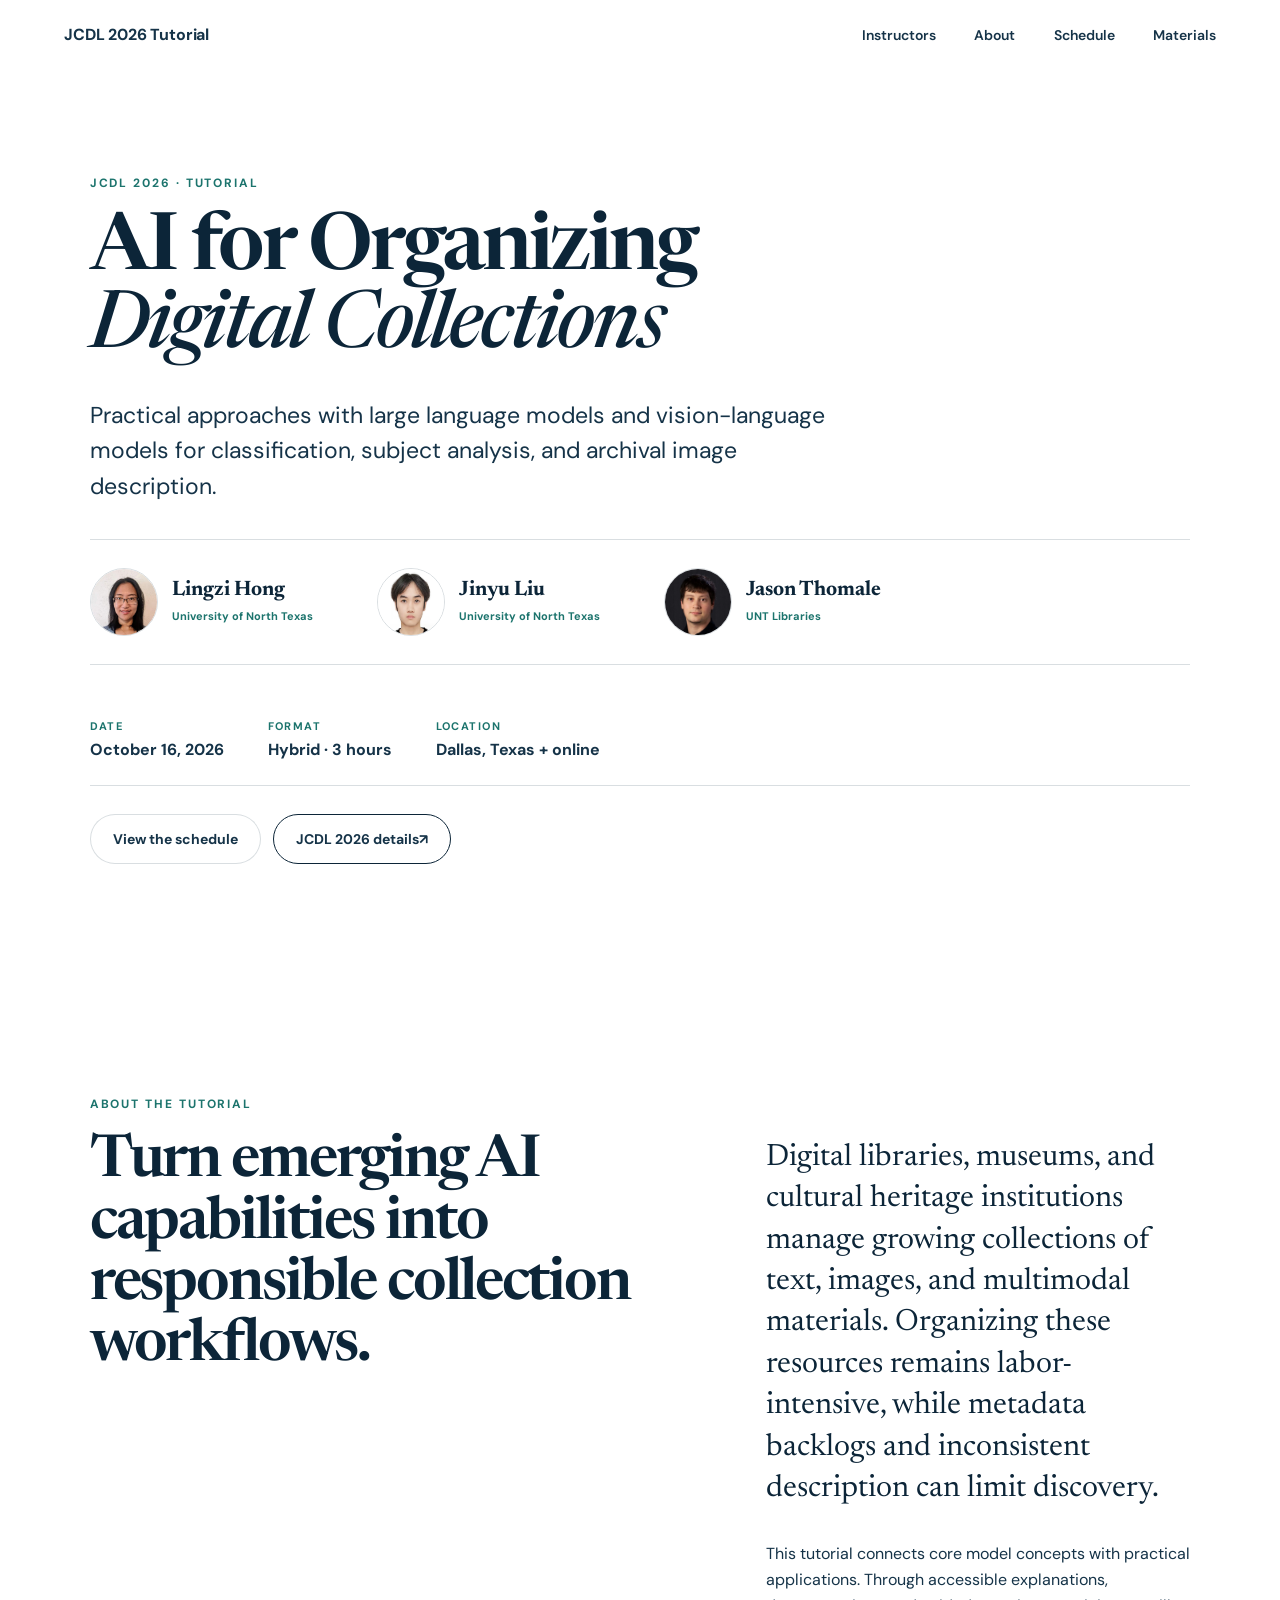
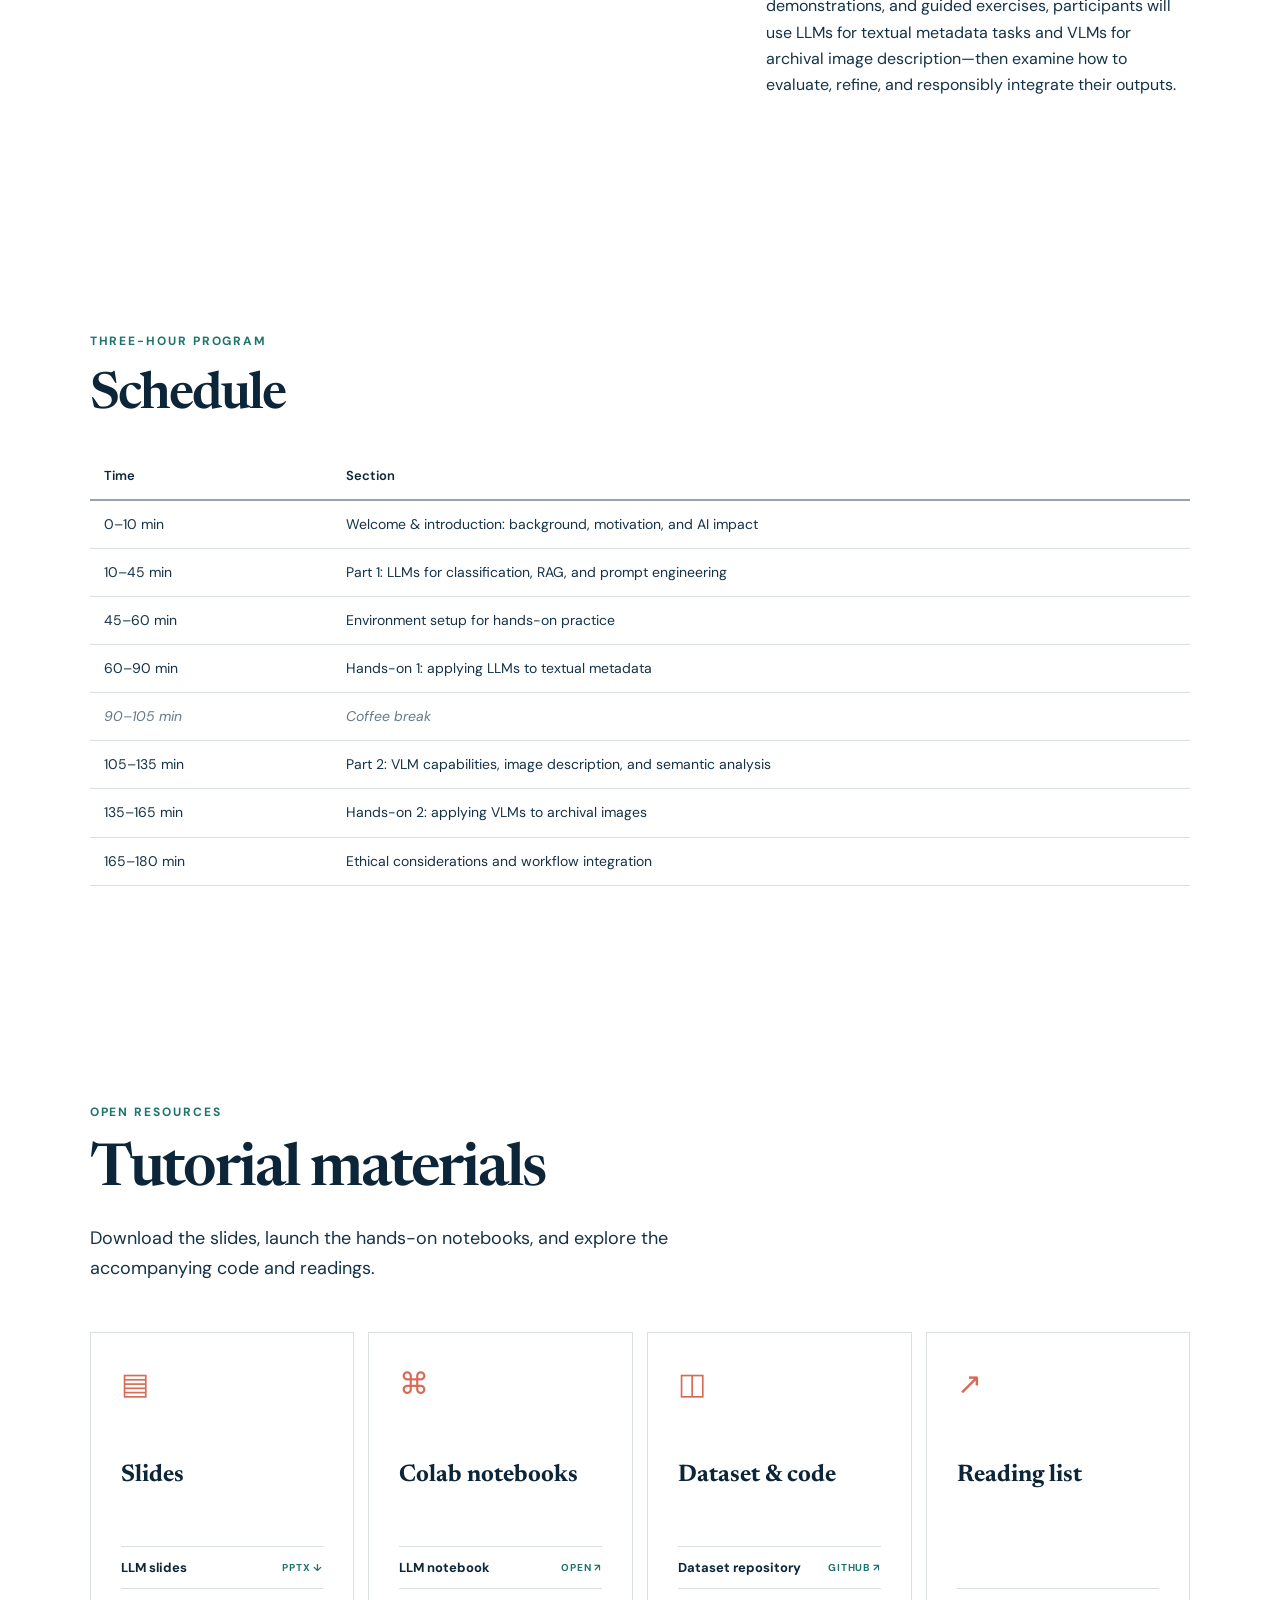
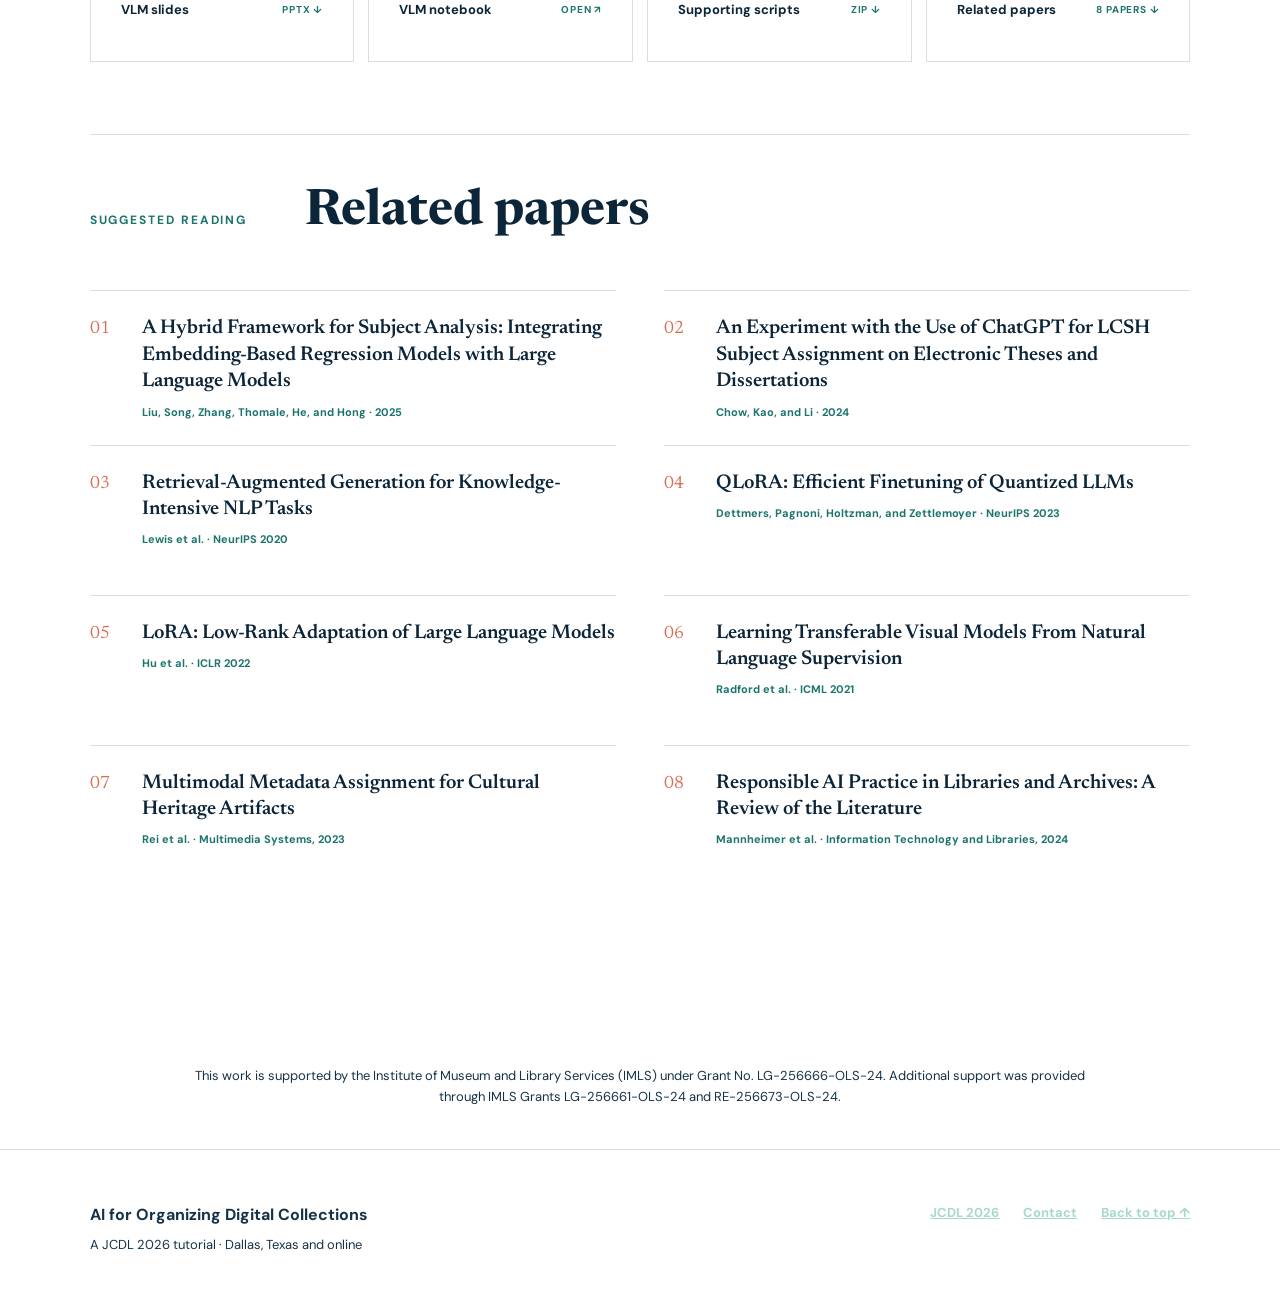
==== commit 8f3eaab1: "Publish tutorial slides notebooks code and reading list" ====
--- a/index.html
+++ b/index.html
@@ -21,7 +21,7 @@
       href="https://fonts.googleapis.com/css2?family=DM+Sans:wght@400;500;600;700&family=Newsreader:opsz,wght@6..72,500;6..72,600&display=swap"
       rel="stylesheet"
     />
-    <link rel="stylesheet" href="styles.css?v=3" />
+    <link rel="stylesheet" href="styles.css?v=4" />
   </head>
   <body>
     <header class="site-header">
@@ -139,13 +139,81 @@
         <div class="section-heading compact">
           <p class="eyebrow">Open resources</p>
           <h2>Tutorial materials</h2>
-          <p>Slides, notebooks, and sample data will be released here before the tutorial.</p>
+          <p>Download the slides, launch the hands-on notebooks, and explore the accompanying code and readings.</p>
         </div>
         <div class="materials-grid">
-          <div class="material-card"><span aria-hidden="true">▤</span><h3>Slides</h3><p>Coming soon</p></div>
-          <div class="material-card"><span aria-hidden="true">⌘</span><h3>Colab notebooks</h3><p>Coming soon</p></div>
-          <div class="material-card"><span aria-hidden="true">◫</span><h3>Sample dataset</h3><p>Coming soon</p></div>
-          <div class="material-card"><span aria-hidden="true">↗</span><h3>Reading list</h3><p>Coming soon</p></div>
+          <article class="material-card">
+            <span class="material-icon" aria-hidden="true">▤</span>
+            <h3>Slides</h3>
+            <ul class="resource-links">
+              <li><a href="materials/slides/JCDL-LLM.pptx" download><span>LLM slides</span><small>PPTX ↓</small></a></li>
+              <li><a href="materials/slides/JCDL-VLM.pptx" download><span>VLM slides</span><small>PPTX ↓</small></a></li>
+            </ul>
+          </article>
+          <article class="material-card">
+            <span class="material-icon" aria-hidden="true">⌘</span>
+            <h3>Colab notebooks</h3>
+            <ul class="resource-links">
+              <li><a href="https://colab.research.google.com/github/SoulEmol/llm4cat-jcdl2026/blob/main/materials/notebooks/JCDL_LLM.ipynb" target="_blank" rel="noreferrer"><span>LLM notebook</span><small>Open ↗</small></a></li>
+              <li><a href="https://colab.research.google.com/github/SoulEmol/llm4cat-jcdl2026/blob/main/materials/notebooks/JCDL_VLM.ipynb" target="_blank" rel="noreferrer"><span>VLM notebook</span><small>Open ↗</small></a></li>
+            </ul>
+          </article>
+          <article class="material-card">
+            <span class="material-icon" aria-hidden="true">◫</span>
+            <h3>Dataset &amp; code</h3>
+            <ul class="resource-links">
+              <li><a href="https://github.com/llm4cat/LLMs" target="_blank" rel="noreferrer"><span>Dataset repository</span><small>GitHub ↗</small></a></li>
+              <li><a href="materials/code/llm-scripts.zip" download><span>Supporting scripts</span><small>ZIP ↓</small></a></li>
+            </ul>
+          </article>
+          <article class="material-card">
+            <span class="material-icon" aria-hidden="true">↗</span>
+            <h3>Reading list</h3>
+            <ul class="resource-links">
+              <li><a href="#reading-list"><span>Related papers</span><small>8 papers ↓</small></a></li>
+            </ul>
+          </article>
+        </div>
+
+        <div id="reading-list" class="reading-list">
+          <div class="reading-list-heading">
+            <p class="eyebrow">Suggested reading</p>
+            <h3>Related papers</h3>
+          </div>
+          <ol class="reading-items">
+            <li>
+              <a href="https://arxiv.org/abs/2507.22913" target="_blank" rel="noreferrer">A Hybrid Framework for Subject Analysis: Integrating Embedding-Based Regression Models with Large Language Models</a>
+              <p>Liu, Song, Zhang, Thomale, He, and Hong · 2025</p>
+            </li>
+            <li>
+              <a href="https://arxiv.org/abs/2403.16424" target="_blank" rel="noreferrer">An Experiment with the Use of ChatGPT for LCSH Subject Assignment on Electronic Theses and Dissertations</a>
+              <p>Chow, Kao, and Li · 2024</p>
+            </li>
+            <li>
+              <a href="https://arxiv.org/abs/2005.11401" target="_blank" rel="noreferrer">Retrieval-Augmented Generation for Knowledge-Intensive NLP Tasks</a>
+              <p>Lewis et al. · NeurIPS 2020</p>
+            </li>
+            <li>
+              <a href="https://arxiv.org/abs/2305.14314" target="_blank" rel="noreferrer">QLoRA: Efficient Finetuning of Quantized LLMs</a>
+              <p>Dettmers, Pagnoni, Holtzman, and Zettlemoyer · NeurIPS 2023</p>
+            </li>
+            <li>
+              <a href="https://arxiv.org/abs/2106.09685" target="_blank" rel="noreferrer">LoRA: Low-Rank Adaptation of Large Language Models</a>
+              <p>Hu et al. · ICLR 2022</p>
+            </li>
+            <li>
+              <a href="https://proceedings.mlr.press/v139/radford21a.html" target="_blank" rel="noreferrer">Learning Transferable Visual Models From Natural Language Supervision</a>
+              <p>Radford et al. · ICML 2021</p>
+            </li>
+            <li>
+              <a href="https://doi.org/10.1007/s00530-022-01025-2" target="_blank" rel="noreferrer">Multimodal Metadata Assignment for Cultural Heritage Artifacts</a>
+              <p>Rei et al. · Multimedia Systems, 2023</p>
+            </li>
+            <li>
+              <a href="https://doi.org/10.5860/ital.v43i3.17245" target="_blank" rel="noreferrer">Responsible AI Practice in Libraries and Archives: A Review of the Literature</a>
+              <p>Mannheimer et al. · Information Technology and Libraries, 2024</p>
+            </li>
+          </ol>
         </div>
       </section>
 
--- a/styles.css
+++ b/styles.css
@@ -655,29 +655,139 @@
 }
 
 .material-card {
+  display: flex;
+  flex-direction: column;
+  min-height: 330px;
   padding: 30px;
   border: 1px solid var(--line);
 }
 
-.material-card > span {
+.material-card > .material-icon {
   color: var(--coral);
   font-family: var(--serif);
   font-size: 30px;
 }
 
 .material-card h3 {
-  margin: 55px 0 4px;
+  margin: 48px 0 22px;
   font-family: var(--serif);
   font-size: 24px;
-}
-
-.material-card p {
+  line-height: 1.25;
+}
+
+.resource-links {
+  margin: auto 0 0;
+  padding: 0;
+  border-top: 1px solid var(--line);
+  list-style: none;
+}
+
+.resource-links li + li {
+  border-top: 1px solid var(--line);
+}
+
+.resource-links a {
+  display: flex;
+  gap: 12px;
+  align-items: center;
+  justify-content: space-between;
+  padding: 12px 0;
+  color: var(--ink-deep);
+  font-size: 13px;
+  font-weight: 700;
+  line-height: 1.35;
+  text-decoration: none;
+}
+
+.resource-links a:hover span,
+.resource-links a:focus-visible span {
+  color: var(--coral);
+  text-decoration: underline;
+  text-underline-offset: 3px;
+}
+
+.resource-links small {
+  flex: 0 0 auto;
+  color: var(--teal);
+  font-size: 10px;
+  font-weight: 700;
+  letter-spacing: 0.08em;
+  text-transform: uppercase;
+}
+
+.reading-list {
+  margin-top: 72px;
+  padding-top: 52px;
+  border-top: 1px solid var(--line);
+  scroll-margin-top: 96px;
+}
+
+.reading-list-heading {
+  display: grid;
+  grid-template-columns: minmax(160px, 0.35fr) minmax(0, 1.65fr);
+  gap: 28px;
+  align-items: baseline;
+}
+
+.reading-list-heading h3 {
   margin: 0;
+  color: var(--ink-deep);
+  font-family: var(--serif);
+  font-size: clamp(32px, 4vw, 50px);
+  line-height: 1;
+}
+
+.reading-items {
+  display: grid;
+  grid-template-columns: repeat(2, minmax(0, 1fr));
+  gap: 0 48px;
+  margin: 42px 0 0;
+  padding: 0;
+  list-style: none;
+  counter-reset: papers;
+}
+
+.reading-items li {
+  position: relative;
+  min-height: 150px;
+  padding: 24px 0 24px 52px;
+  border-top: 1px solid var(--line);
+  counter-increment: papers;
+}
+
+.reading-items li::before {
+  position: absolute;
+  top: 24px;
+  left: 0;
+  color: var(--coral);
+  content: counter(papers, decimal-leading-zero);
+  font-family: var(--serif);
+  font-size: 18px;
+}
+
+.reading-items a {
+  color: var(--ink-deep);
+  font-family: var(--serif);
+  font-size: 20px;
+  font-weight: 600;
+  line-height: 1.3;
+  text-decoration: none;
+}
+
+.reading-items a:hover,
+.reading-items a:focus-visible {
+  color: var(--coral);
+  text-decoration: underline;
+  text-underline-offset: 4px;
+}
+
+.reading-items p {
+  margin: 0;
+  margin-top: 10px;
   color: var(--teal);
-  font-size: 12px;
-  font-weight: 700;
-  letter-spacing: 0.1em;
-  text-transform: uppercase;
+  font-size: 11px;
+  font-weight: 700;
+  line-height: 1.45;
 }
 
 .acknowledgement {
@@ -818,6 +928,19 @@
     gap: 2px;
   }
 
+  .reading-list-heading,
+  .reading-items {
+    grid-template-columns: 1fr;
+  }
+
+  .reading-list-heading {
+    gap: 4px;
+  }
+
+  .reading-items {
+    margin-top: 30px;
+  }
+
   .timeline time {
     padding-top: 0;
   }
